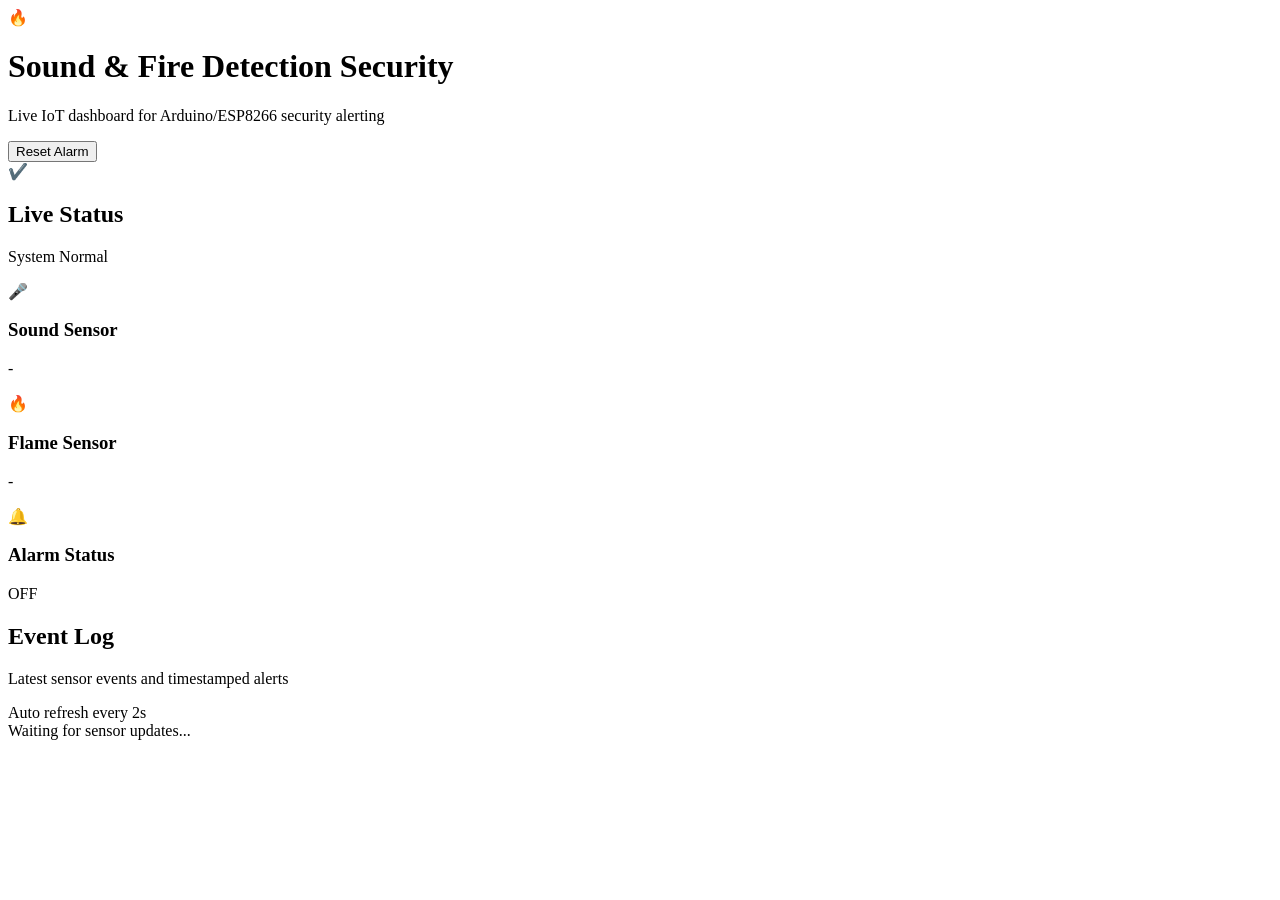
==== index.html @ a8b16777 "made the changes to index.html using copilot" ====
<!DOCTYPE html>
<html lang="en">
<head>
  <meta charset="UTF-8" />
  <meta name="viewport" content="width=device-width, initial-scale=1.0" />
  <title>Sound and Fire Detection Security System</title>
  <link rel="stylesheet" href="style.css" />
</head>
<body>
  <header class="topbar">
    <div class="brand">
      <span class="brand-icon">🔥</span>
      <div>
        <h1>Sound & Fire Detection Security</h1>
        <p>Live IoT dashboard for Arduino/ESP8266 security alerting</p>
      </div>
    </div>
    <button id="resetBtn" class="btn reset-btn">Reset Alarm</button>
  </header>

  <main class="container">
    <section class="status-panel">
      <div class="status-card">
        <div class="status-icon" id="statusIcon">✔️</div>
        <div class="status-text">
          <h2>Live Status</h2>
          <p id="statusLabel">System Normal</p>
        </div>
      </div>

      <div class="info-grid">
        <div class="info-card">
          <span class="info-icon">🎤</span>
          <div>
            <h3>Sound Sensor</h3>
            <p id="soundValue">-</p>
          </div>
        </div>
        <div class="info-card">
          <span class="info-icon">🔥</span>
          <div>
            <h3>Flame Sensor</h3>
            <p id="flameValue">-</p>
          </div>
        </div>
        <div class="info-card">
          <span class="info-icon">🔔</span>
          <div>
            <h3>Alarm Status</h3>
            <p id="alarmValue">OFF</p>
          </div>
        </div>
      </div>
    </section>

    <section class="log-panel">
      <div class="panel-heading">
        <div>
          <h2>Event Log</h2>
          <p>Latest sensor events and timestamped alerts</p>
        </div>
        <span class="refresh-label">Auto refresh every 2s</span>
      </div>
      <div id="logList" class="log-list">
        <div class="log-empty">Waiting for sensor updates...</div>
      </div>
    </section>
  </main>

  <div id="toast" class="toast hidden"></div>

  <script src="script.js"></script>
</body>
</html>
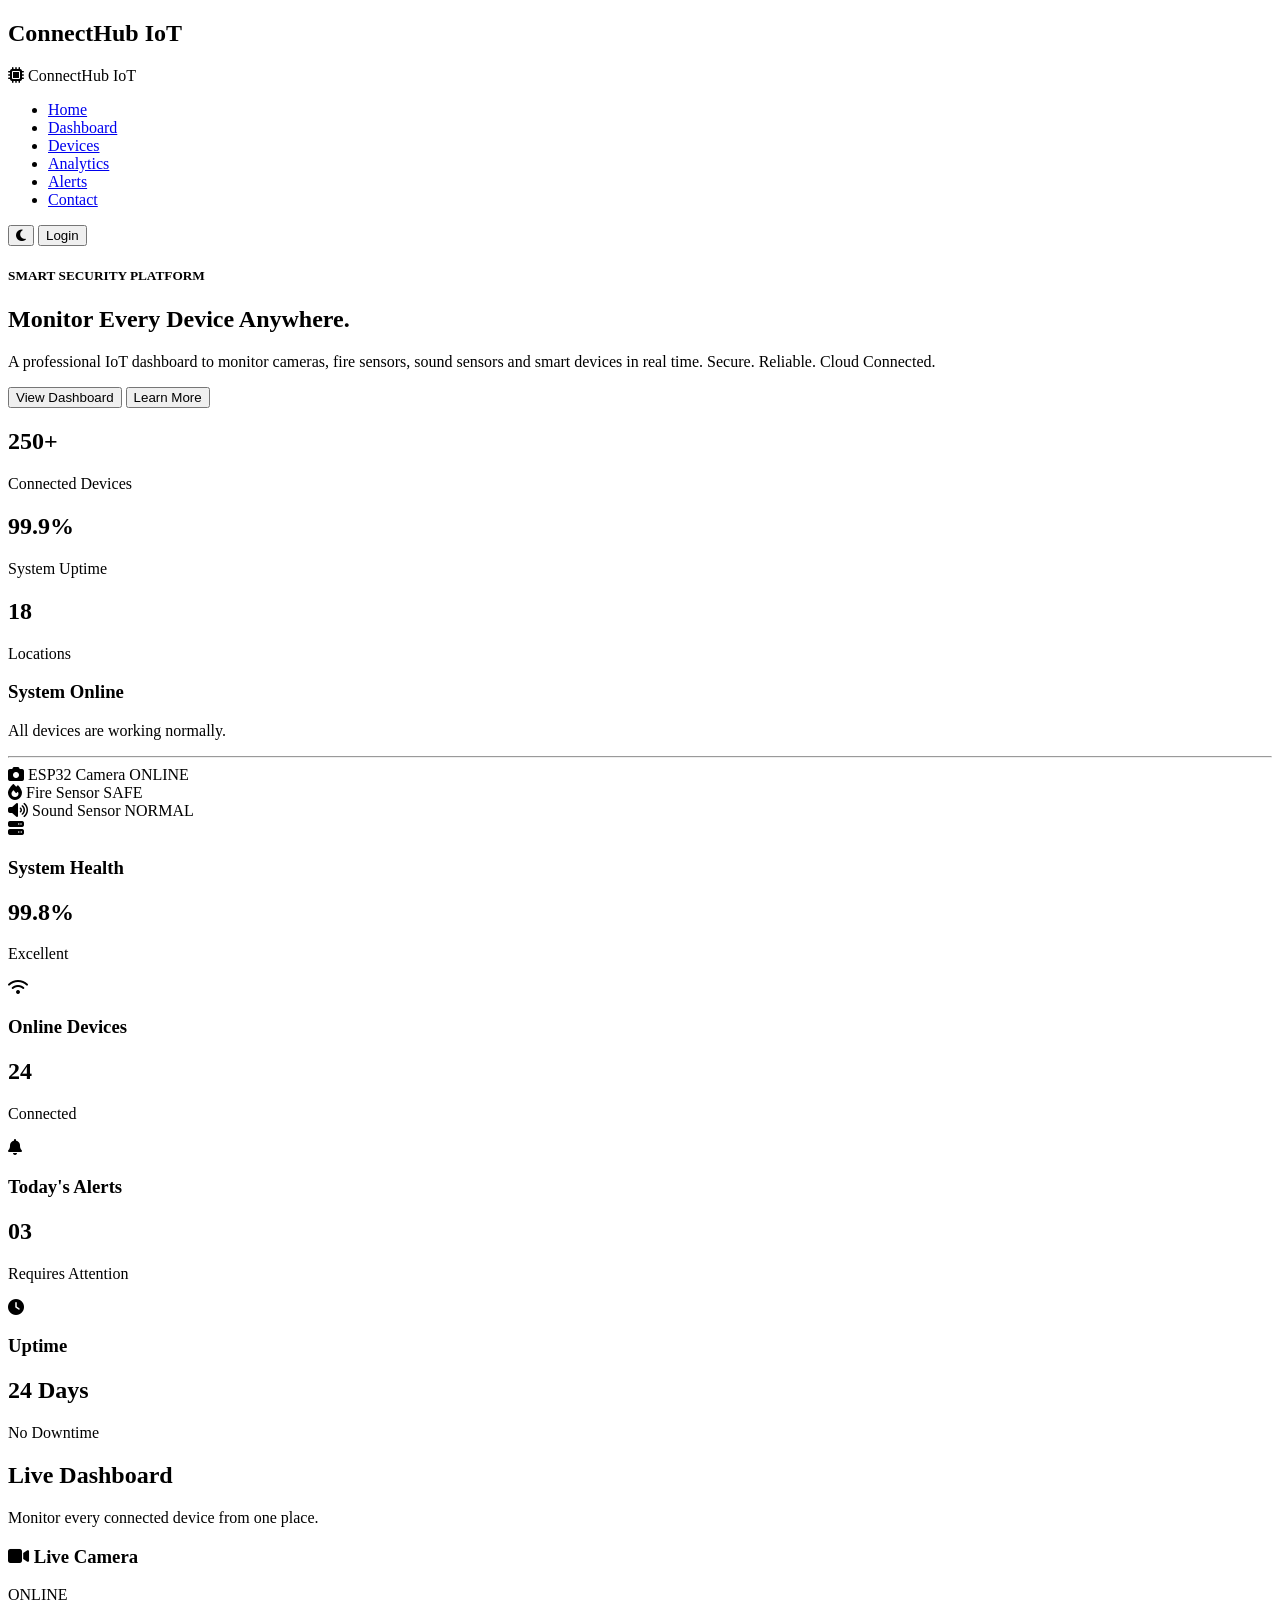
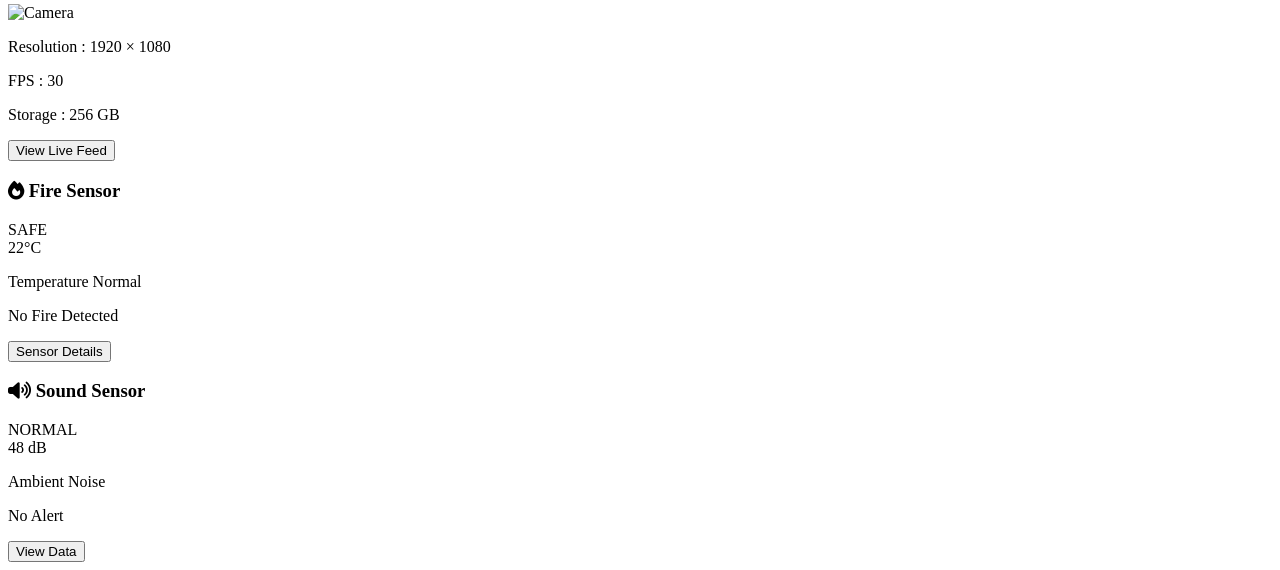
==== commit f6e72686: "Update index.html" ====
--- a/index.html
+++ b/index.html
@@ -1,74 +1,413 @@
 <!DOCTYPE html>
 <html lang="en">
 <head>
-  <meta charset="UTF-8" />
-  <meta name="viewport" content="width=device-width, initial-scale=1.0" />
-  <title>Sound and Fire Detection Security System</title>
-  <link rel="stylesheet" href="style.css" />
+    <meta charset="UTF-8">
+    <meta name="viewport" content="width=device-width, initial-scale=1.0">
+
+    <title>ConnectHub IoT | Smart Device Monitoring Platform</title>
+
+    <!-- Google Fonts -->
+    <link href="https://fonts.googleapis.com/css2?family=Poppins:wght@300;400;500;600;700&display=swap" rel="stylesheet">
+
+    <!-- Font Awesome -->
+    <link rel="stylesheet"
+        href="https://cdnjs.cloudflare.com/ajax/libs/font-awesome/6.7.2/css/all.min.css">
+
+    <!-- CSS -->
+    <link rel="stylesheet" href="style.css">
 </head>
+
 <body>
-  <header class="topbar">
-    <div class="brand">
-      <span class="brand-icon">🔥</span>
-      <div>
-        <h1>Sound & Fire Detection Security</h1>
-        <p>Live IoT dashboard for Arduino/ESP8266 security alerting</p>
-      </div>
+
+<!-- ================= PRELOADER ================= -->
+
+<div id="loader">
+    <div class="spinner"></div>
+    <h2>ConnectHub IoT</h2>
+</div>
+
+<!-- ================= NAVBAR ================= -->
+
+<header>
+
+<nav class="navbar">
+
+    <div class="logo">
+
+        <i class="fa-solid fa-microchip"></i>
+
+        <span>ConnectHub IoT</span>
+
     </div>
-    <button id="resetBtn" class="btn reset-btn">Reset Alarm</button>
-  </header>
-
-  <main class="container">
-    <section class="status-panel">
-      <div class="status-card">
-        <div class="status-icon" id="statusIcon">✔️</div>
-        <div class="status-text">
-          <h2>Live Status</h2>
-          <p id="statusLabel">System Normal</p>
-        </div>
-      </div>
-
-      <div class="info-grid">
-        <div class="info-card">
-          <span class="info-icon">🎤</span>
-          <div>
-            <h3>Sound Sensor</h3>
-            <p id="soundValue">-</p>
-          </div>
-        </div>
-        <div class="info-card">
-          <span class="info-icon">🔥</span>
-          <div>
-            <h3>Flame Sensor</h3>
-            <p id="flameValue">-</p>
-          </div>
-        </div>
-        <div class="info-card">
-          <span class="info-icon">🔔</span>
-          <div>
-            <h3>Alarm Status</h3>
-            <p id="alarmValue">OFF</p>
-          </div>
-        </div>
-      </div>
-    </section>
-
-    <section class="log-panel">
-      <div class="panel-heading">
-        <div>
-          <h2>Event Log</h2>
-          <p>Latest sensor events and timestamped alerts</p>
-        </div>
-        <span class="refresh-label">Auto refresh every 2s</span>
-      </div>
-      <div id="logList" class="log-list">
-        <div class="log-empty">Waiting for sensor updates...</div>
-      </div>
-    </section>
-  </main>
-
-  <div id="toast" class="toast hidden"></div>
-
-  <script src="script.js"></script>
-</body>
-</html>
+
+    <ul class="nav-links">
+
+        <li><a href="#home">Home</a></li>
+
+        <li><a href="#dashboard">Dashboard</a></li>
+
+        <li><a href="#devices">Devices</a></li>
+
+        <li><a href="#analytics">Analytics</a></li>
+
+        <li><a href="#alerts">Alerts</a></li>
+
+        <li><a href="#contact">Contact</a></li>
+
+    </ul>
+
+    <div class="nav-buttons">
+
+        <button class="theme-btn">
+
+            <i class="fa-solid fa-moon"></i>
+
+        </button>
+
+        <button class="login-btn">
+
+            Login
+
+        </button>
+
+    </div>
+
+</nav>
+
+</header>
+
+<!-- ================= HERO SECTION ================= -->
+
+<section class="hero" id="home">
+
+<div class="hero-left">
+
+<h5>SMART SECURITY PLATFORM</h5>
+
+<h1>
+
+Monitor Every Device
+
+<span>Anywhere.</span>
+
+</h1>
+
+<p>
+
+A professional IoT dashboard to monitor cameras,
+fire sensors, sound sensors and smart devices
+in real time.
+
+Secure.
+
+Reliable.
+
+Cloud Connected.
+
+</p>
+
+<div class="hero-buttons">
+
+<button class="primary-btn">
+
+View Dashboard
+
+</button>
+
+<button class="secondary-btn">
+
+Learn More
+
+</button>
+
+</div>
+
+<div class="hero-stats">
+
+<div>
+
+<h2>250+</h2>
+
+<p>Connected Devices</p>
+
+</div>
+
+<div>
+
+<h2>99.9%</h2>
+
+<p>System Uptime</p>
+
+</div>
+
+<div>
+
+<h2>18</h2>
+
+<p>Locations</p>
+
+</div>
+
+</div>
+
+</div>
+
+<div class="hero-right">
+
+<div class="hero-card">
+
+<div class="status-dot"></div>
+
+<h3>System Online</h3>
+
+<p>All devices are working normally.</p>
+
+<hr>
+
+<div class="device">
+
+<i class="fa-solid fa-camera"></i>
+
+<span>ESP32 Camera</span>
+
+<span class="online">ONLINE</span>
+
+</div>
+
+<div class="device">
+
+<i class="fa-solid fa-fire"></i>
+
+<span>Fire Sensor</span>
+
+<span class="safe">SAFE</span>
+
+</div>
+
+<div class="device">
+
+<i class="fa-solid fa-volume-high"></i>
+
+<span>Sound Sensor</span>
+
+<span class="normal">NORMAL</span>
+
+</div>
+
+</div>
+
+</div>
+
+</section>
+
+<!-- ================= QUICK STATUS ================= -->
+
+<section class="quick-status">
+
+<div class="status-card">
+
+<i class="fa-solid fa-server"></i>
+
+<h3>System Health</h3>
+
+<h2>99.8%</h2>
+
+<p>Excellent</p>
+
+</div>
+
+<div class="status-card">
+
+<i class="fa-solid fa-wifi"></i>
+
+<h3>Online Devices</h3>
+
+<h2>24</h2>
+
+<p>Connected</p>
+
+</div>
+
+<div class="status-card">
+
+<i class="fa-solid fa-bell"></i>
+
+<h3>Today's Alerts</h3>
+
+<h2>03</h2>
+
+<p>Requires Attention</p>
+
+</div>
+
+<div class="status-card">
+
+<i class="fa-solid fa-clock"></i>
+
+<h3>Uptime</h3>
+
+<h2>24 Days</h2>
+
+<p>No Downtime</p>
+
+</div>
+
+</section>
+
+<!-- ================= DASHBOARD PREVIEW ================= -->
+
+<main>
+
+<section class="dashboard-preview" id="dashboard">
+
+<div class="section-title">
+
+<h2>
+
+Live Dashboard
+
+</h2>
+
+<p>
+
+Monitor every connected device from one place.
+
+</p>
+
+</div>
+
+<div class="dashboard-grid">
+
+<!-- Camera Card -->
+
+<div class="dashboard-card">
+
+<div class="card-header">
+
+<h3>
+
+<i class="fa-solid fa-video"></i>
+
+Live Camera
+
+</h3>
+
+<span class="badge online">
+
+ONLINE
+
+</span>
+
+</div>
+
+<img src="images/camera.jpg"
+
+alt="Camera"
+
+class="camera-image">
+
+<div class="camera-info">
+
+<p>Resolution : 1920 × 1080</p>
+
+<p>FPS : 30</p>
+
+<p>Storage : 256 GB</p>
+
+</div>
+
+<button class="card-btn">
+
+View Live Feed
+
+</button>
+
+</div>
+
+<!-- Fire Sensor -->
+
+<div class="dashboard-card">
+
+<div class="card-header">
+
+<h3>
+
+<i class="fa-solid fa-fire"></i>
+
+Fire Sensor
+
+</h3>
+
+<span class="badge safe">
+
+SAFE
+
+</span>
+
+</div>
+
+<div class="sensor-circle">
+
+22°C
+
+</div>
+
+<div class="sensor-details">
+
+<p>Temperature Normal</p>
+
+<p>No Fire Detected</p>
+
+</div>
+
+<button class="card-btn">
+
+Sensor Details
+
+</button>
+
+</div>
+
+<!-- Sound Sensor -->
+
+<div class="dashboard-card">
+
+<div class="card-header">
+
+<h3>
+
+<i class="fa-solid fa-volume-high"></i>
+
+Sound Sensor
+
+</h3>
+
+<span class="badge normal">
+
+NORMAL
+
+</span>
+
+</div>
+
+<div class="sensor-circle">
+
+48 dB
+
+</div>
+
+<div class="sensor-details">
+
+<p>Ambient Noise</p>
+
+<p>No Alert</p>
+
+</div>
+
+<button class="card-btn">
+
+View Data
+
+</button>
+
+</div>
